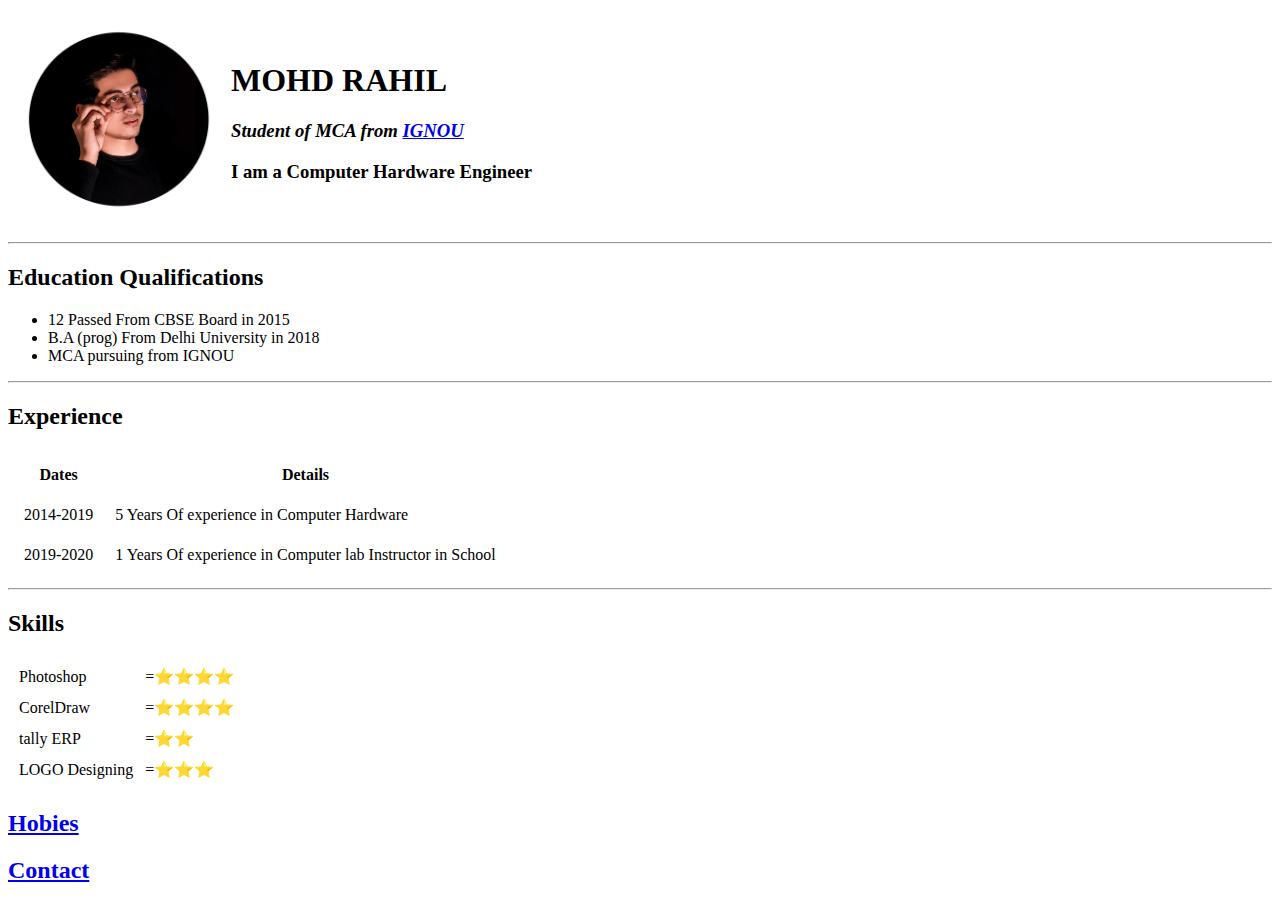
==== index.html @ 2dbfd6db "rtech website files" ====
<!DOCTYPE html>
<html lang="en" dir="ltr">

<head>
  <meta charset="utf-8">
  <title>Rahil C.V</title>
</head>

<body>
  <table cellspacing="10">
    <tr>
      <td>
        <img src="rahil.png" alt="rahil" width="200px"height="200px"></td>
      <td>
        <h1>MOHD RAHIL</h1>
        <em><h3>Student of MCA from <strong><a href="http://ignou.ac.in/">IGNOU</a></strong></h3></em>
        <h3>I am a Computer Hardware Engineer</h3>
      </td>
    </tr>
  </table>

  <hr>
  <h2>Education Qualifications</h2>
  <ul>
    <li>12 Passed From CBSE Board in 2015</li>
    <li>B.A (prog) From Delhi University in 2018</li>
    <li>MCA pursuing from IGNOU</li>
  </ul>
  <hr>
  <h2>Experience</h2>
  <table cellspacing="10" cellpadding="6">
    <thead>
      <tr>
        <th>Dates</th>
        <th>Details</th>
      </tr>
    </thead>
    <tbody>
      <tr>
        <td>2014-2019</td>
        <td align="left">5 Years Of experience in Computer Hardware</td>
      </tr>
      <tr>
        <td>2019-2020</td>
        <td align="right">1 Years Of experience in Computer lab Instructor in School</td>
      </tr>
    </tbody>
  </table>
  <hr>
  <h2>Skills</h2>
  <table cellspacing="10">
    <tr>
      <td>Photoshop</td>
      <td>=⭐⭐⭐⭐</td>
    </tr>
    <tr>
      <td>CorelDraw</td>
      <td>=⭐⭐⭐⭐</td>
    </tr>
    <tr>
      <td>tally ERP</td>
      <td>=⭐⭐</td>
    </tr>
    <tr>
      <td>LOGO Designing</td>
      <td>=⭐⭐⭐</td>
    </tr>
  </table>
  <a href="Hobbies.html"><h2>Hobies</h2></a>
  <a href="contact.html"><h2>Contact</h2></a>

</body>

</html>
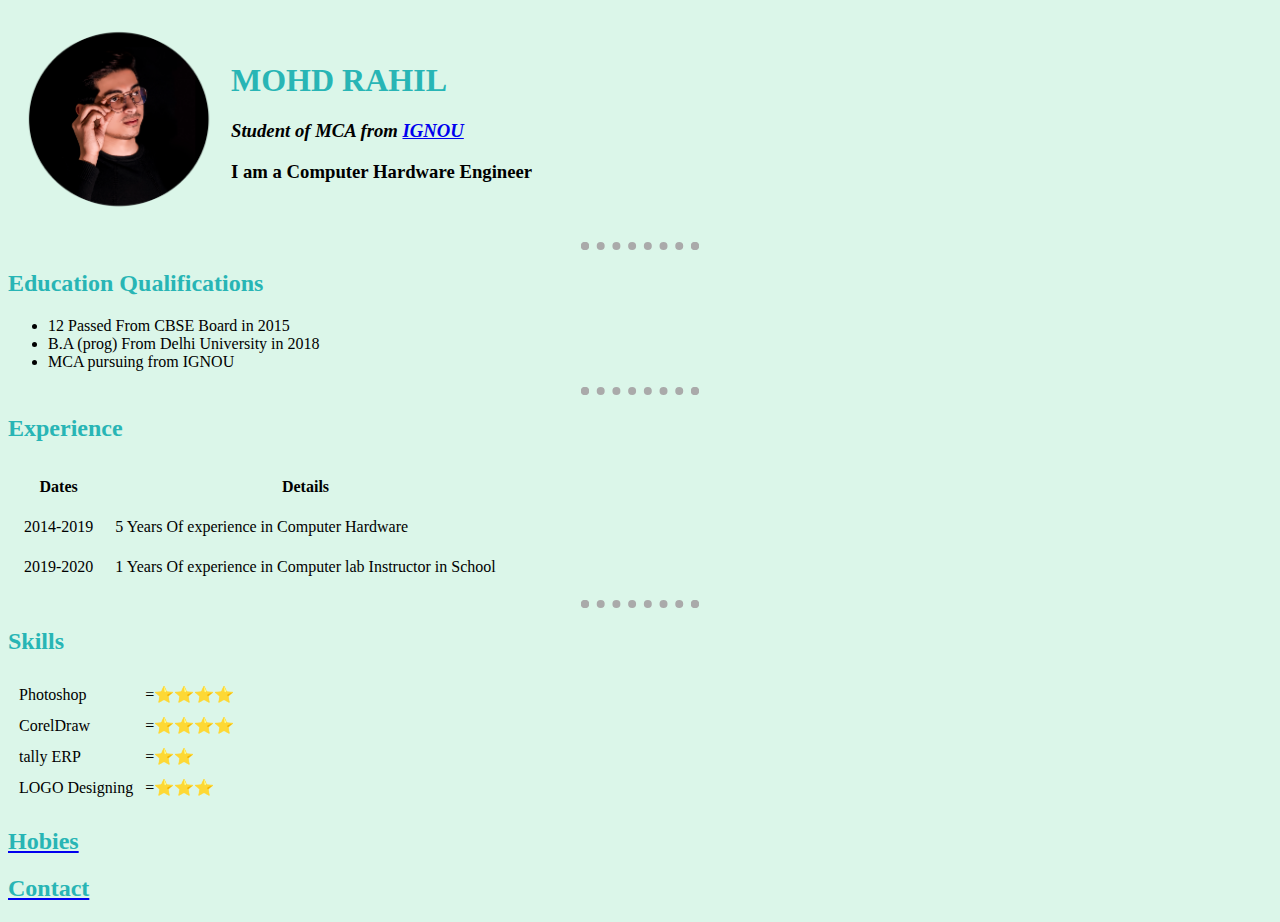
==== commit e10c09b6: "Add files via upload" ====
--- a/index.html
+++ b/index.html
@@ -2,6 +2,7 @@
 <html lang="en" dir="ltr">
 
 <head>
+  <link rel="stylesheet" href="style.css">
   <meta charset="utf-8">
   <title>Rahil C.V</title>
 </head>
--- a/style.css
+++ b/style.css
@@ -0,0 +1,15 @@
+body {
+  background-color: #dbf6e9;
+
+}
+h1,h2{
+  color: #28b5b5;
+}
+hr{
+  border:dotted;
+  border-bottom :none;
+  width:8%;
+  border-width:8px;
+  color:#aaaaaa;
+
+}
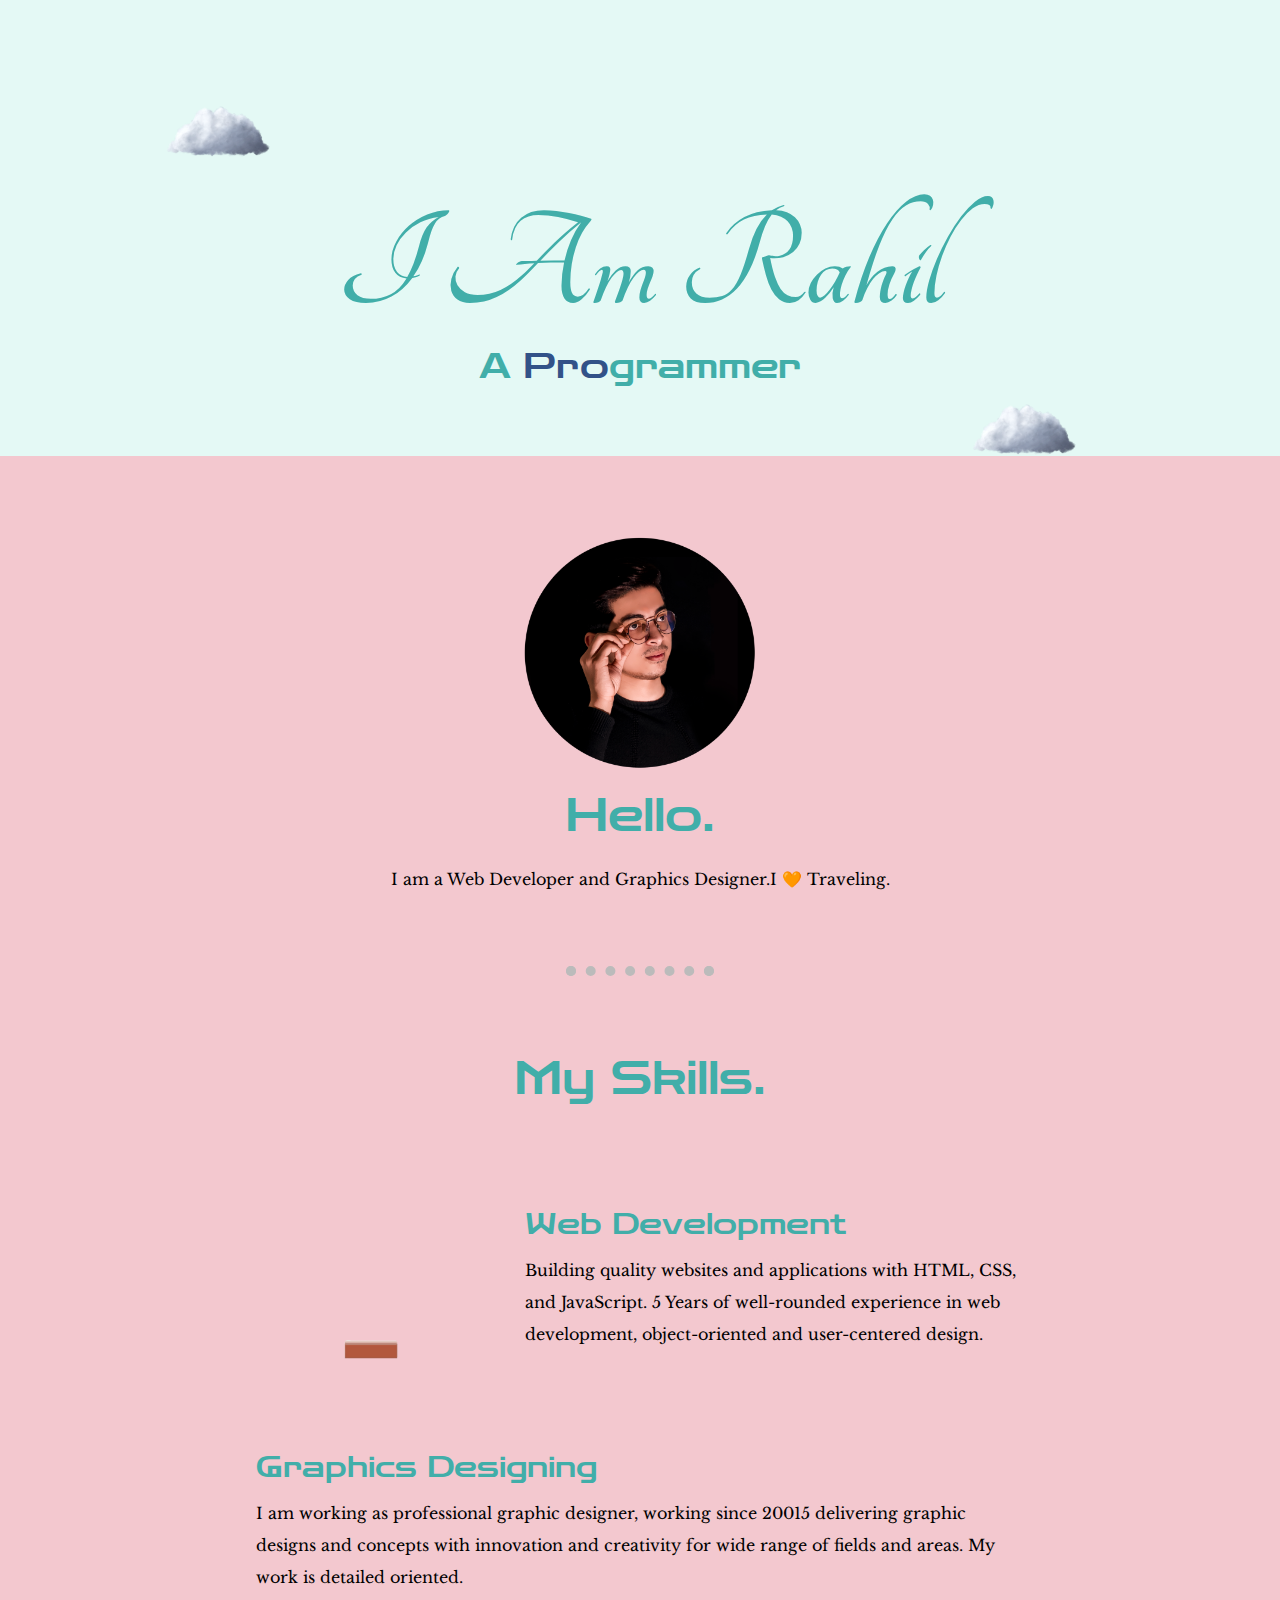
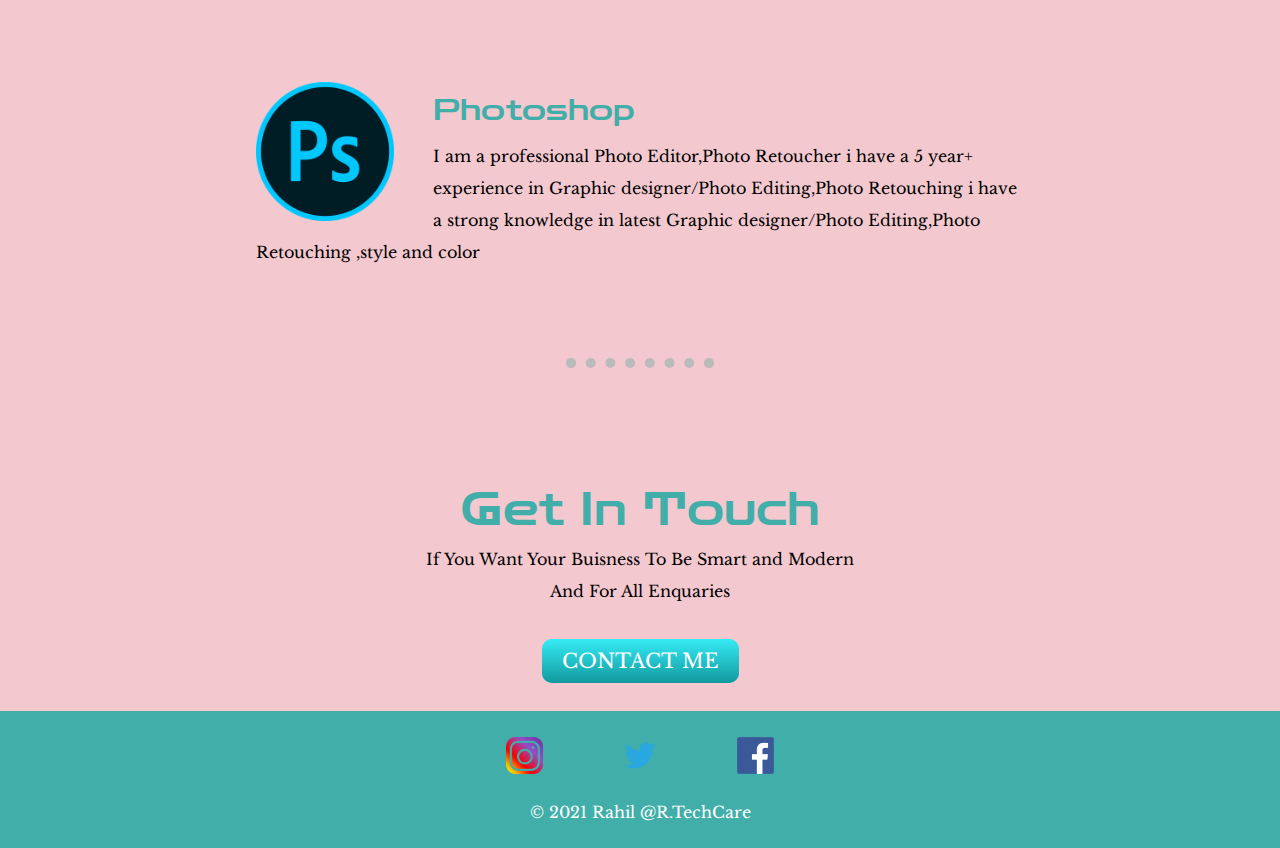
==== commit f13c5e1a: "Add files via upload" ====
--- a/index.html
+++ b/index.html
@@ -2,73 +2,68 @@
 <html lang="en" dir="ltr">
 
 <head>
+  <meta charset="utf-8">
+  <title>Rtechcare</title>
   <link rel="stylesheet" href="style.css">
-  <meta charset="utf-8">
-  <title>Rahil C.V</title>
+  <link rel="icon" href="Rtech.ico">
+  <link href="https://fonts.googleapis.com/css2?family=Tangerine&display=swap" rel="stylesheet">
+  <link href="https://fonts.googleapis.com/css2?family=Zen+Dots&display=swap" rel="stylesheet">
+  <link href="https://fonts.googleapis.com/css2?family=Libre+Baskerville&display=swap" rel="stylesheet">
 </head>
 
 <body>
-  <table cellspacing="10">
-    <tr>
-      <td>
-        <img src="rahil.png" alt="rahil" width="200px"height="200px"></td>
-      <td>
-        <h1>MOHD RAHIL</h1>
-        <em><h3>Student of MCA from <strong><a href="http://ignou.ac.in/">IGNOU</a></strong></h3></em>
-        <h3>I am a Computer Hardware Engineer</h3>
-      </td>
-    </tr>
-  </table>
+  <div class="first-container">
+    <img class="cloud-one" src="1.png" alt="">
+    <h1 class="heading-one">I Am Rahil</h1>
+    <h3 class="heading-two">A <span class="pro">Pro</span>grammer</h3>
+    <img class="cloud-two" src="1.png" alt="">
+    <img class="mountain" src="2.png" alt="">
+  </div>
 
-  <hr>
-  <h2>Education Qualifications</h2>
-  <ul>
-    <li>12 Passed From CBSE Board in 2015</li>
-    <li>B.A (prog) From Delhi University in 2018</li>
-    <li>MCA pursuing from IGNOU</li>
-  </ul>
-  <hr>
-  <h2>Experience</h2>
-  <table cellspacing="10" cellpadding="6">
-    <thead>
-      <tr>
-        <th>Dates</th>
-        <th>Details</th>
-      </tr>
-    </thead>
-    <tbody>
-      <tr>
-        <td>2014-2019</td>
-        <td align="left">5 Years Of experience in Computer Hardware</td>
-      </tr>
-      <tr>
-        <td>2019-2020</td>
-        <td align="right">1 Years Of experience in Computer lab Instructor in School</td>
-      </tr>
-    </tbody>
-  </table>
-  <hr>
-  <h2>Skills</h2>
-  <table cellspacing="10">
-    <tr>
-      <td>Photoshop</td>
-      <td>=⭐⭐⭐⭐</td>
-    </tr>
-    <tr>
-      <td>CorelDraw</td>
-      <td>=⭐⭐⭐⭐</td>
-    </tr>
-    <tr>
-      <td>tally ERP</td>
-      <td>=⭐⭐</td>
-    </tr>
-    <tr>
-      <td>LOGO Designing</td>
-      <td>=⭐⭐⭐</td>
-    </tr>
-  </table>
-  <a href="Hobbies.html"><h2>Hobies</h2></a>
-  <a href="contact.html"><h2>Contact</h2></a>
+  <div class="middle-container">
+    <div class="profile">
+      <img class="profile-pic" src="rahil.png" alt="profile-pic">
+      <h2>Hello.</h2>
+      <p class="intro">I am a Web Developer and Graphics Designer.I 🧡 Traveling.</p>
+    </div>
+    <hr>
+    <div class="skills">
+      <h2>My Skills.</h2>
+      <div class="skill-row">
+        <img class="web" src="web1.gif" alt="">
+        <h3>Web Development</h3>
+        <p>Building quality websites and applications with HTML, CSS, and JavaScript.
+
+﻿5 Years of well-rounded experience in web development, object-oriented and user-centered design.</p>
+      </div>
+      <div class="skill-row">
+        <img class="graphics" src="graph.gif" alt="">
+        <h3>Graphics Designing</h3>
+        <p>I am working as professional graphic designer, working since 20015 delivering graphic designs and concepts with innovation and creativity for wide range of fields and areas. My work is detailed oriented.</p>
+      </div>
+      <div class="skill-row">
+        <img class="photoshop" src="photoshop.png" alt="">
+        <h3>Photoshop</h3>
+        <p>I am a professional Photo Editor,Photo Retoucher i have a 5 year+ experience in Graphic designer/Photo Editing,Photo Retouching i have a strong knowledge in latest Graphic designer/Photo Editing,Photo Retouching ,style and color</p>
+      </div>
+    </div>
+    <hr>
+    <div class="contact-me">
+      <h2>Get In Touch</h2>
+      <p >If  You Want Your Buisness To Be Smart and Modern</p>
+      <p class="contact-line">And For All Enquaries</p>
+
+      <a class="btn" href="mailto:Rahil41907@gmail.com">CONTACT ME</a>
+    </div>
+  </div>
+
+
+  <div class="bottom-container">
+    <a class="footer-link" href="https://www.instagram.com/rahil4190/"> <img class="insta"src="insta.png" alt="instagram"> </a>
+    <a class="footer-link" href="https://twitter.com/MohdRah32994002"> <img class="twitter" src="twitter.png" alt="twitter"> </a>
+    <a class="footer-link" href="https://www.facebook.com/profile.php?id=100009723396232"> <img class="facebook" src="facebook.png" alt="facebook"> </a>
+    <p class="copy">© 2021 Rahil @R.TechCare</p>
+  </div>
 
 </body>
 
--- a/style.css
+++ b/style.css
@@ -1,15 +1,151 @@
-body {
-  background-color: #dbf6e9;
+body{
+  margin:0;
+  text-align: center;
+  font-family: 'Libre Baskerville', serif;
+}
+.first-container {
+  background-color:#e4f9f5;
+  }
+.middle-container{
+  background-color: #f3c8cf;
+}
+.bottom-container {
+  background-color:#41aea9;
+  padding:2%
+  }
 
+
+
+.heading-one{
+    font-size: 900%;
+    font-family: 'Tangerine', cursive;
+    margin:0 auto;
+    padding-top: 15%;
+    color:#41aea9;
+
+  }
+  .heading-two{
+    color: #41aea9;
+    font-size:220% ;
+    margin:0 auto;
+    font-family: 'Zen Dots', cursive;
+    font-weight: normal;
+
+  }
+  h2{
+    color: #41aea9;
+    font-size:280% ;
+    font-family: 'Zen Dots', cursive;
+    font-weight: normal;
+    margin:0 0 1% 0;
+  }
+  h3{
+    color: #41aea9;
+    font-size:180% ;
+    font-family: 'Zen Dots', cursive;
+    font-weight: normal;
+    margin:0;
+  }
+  p{
+    font-size: 100%;
+    margin:0;
+  }
+  .pro{
+    color:#325288;
+  }
+.intro{
+  margin:2% auto;
 }
-h1,h2{
-  color: #28b5b5;
+.cloud-one{
+  position:absolute;
+  width:10%;
+  left: 12%;
+  top: 10%;
+}
+.cloud-two{
+  position:absolute;
+  width:10%;
+  right: 15%;
+}
+.mountain{
+  width: 70%;
+  margin-top: 5%;
+}
+.profile-pic{
+  width: 20%;
+  margin-top: 5%;
 }
 hr{
-  border:dotted;
-  border-bottom :none;
-  width:8%;
-  border-width:8px;
-  color:#aaaaaa;
+  border: dotted #bbbbbb 10px;
+  border-bottom: none;
+  width: 10%;
+  margin:6% auto;
+}
+.web{
+  float: left;
+  width: 30%;
+  margin-right: 5%;
+}
+.graphics{
+  width: 33%;
+  float: right;
+  margin-left: 5%;
+}
+.photoshop{
+  width: 18%;
+  float: left;
+  margin-right: 5%;
+}
+.skill-row{
+  width:60%;
+  margin:7% auto;
+  text-align: left;
+  line-height: 2;
+}
+.contact-me{
+  padding: 3%
+}
+.btn {
+  background: #36ebf5;
+  background-image: -webkit-linear-gradient(top, #36ebf5, #11999E);
+  background-image: -moz-linear-gradient(top, #36ebf5, #11999E);
+  background-image: -ms-linear-gradient(top, #36ebf5, #11999E);
+  background-image: -o-linear-gradient(top, #36ebf5, #311999E);
+  background-image: linear-gradient(to bottom, #36ebf5, #11999E);
+  -webkit-border-radius: 10;
+  -moz-border-radius: 10;
+  border-radius: 10px;
+  font-family: 'Libre Baskerville', serif;
+  color: #ffffff;
+  font-size: 20px;
+  padding: 10px 20px 10px 20px;
+  text-decoration: none;
+  margin:8%
+}
 
+.btn:hover {
+  background: #2ccfbc;
+  background-image: -webkit-linear-gradient(top, #2ccfbc, #4ecbd0);
+  background-image: -moz-linear-gradient(top, #2ccfbc, #4ecbd0);
+  background-image: -ms-linear-gradient(top, #2ccfbc, #4ecbd0);
+  background-image: -o-linear-gradient(top, #2ccfbc, #4ecbd0);
+  background-image: linear-gradient(to bottom, #2ccfbc, #4ecbd0);
+  text-decoration: none;
 }
+.contact-line{
+  margin:1% auto 4%;
+}
+a{
+  color: #11999E;
+  text-decoration: none;
+  font-family: 'Libre Baskerville', serif;
+  margin: 5% 3%;
+}
+.copy{
+  padding-top:1%;
+  color:white;
+  padding-top:2%;
+}
+.insta,.twitter ,.facebook{
+  width:3%;
+}
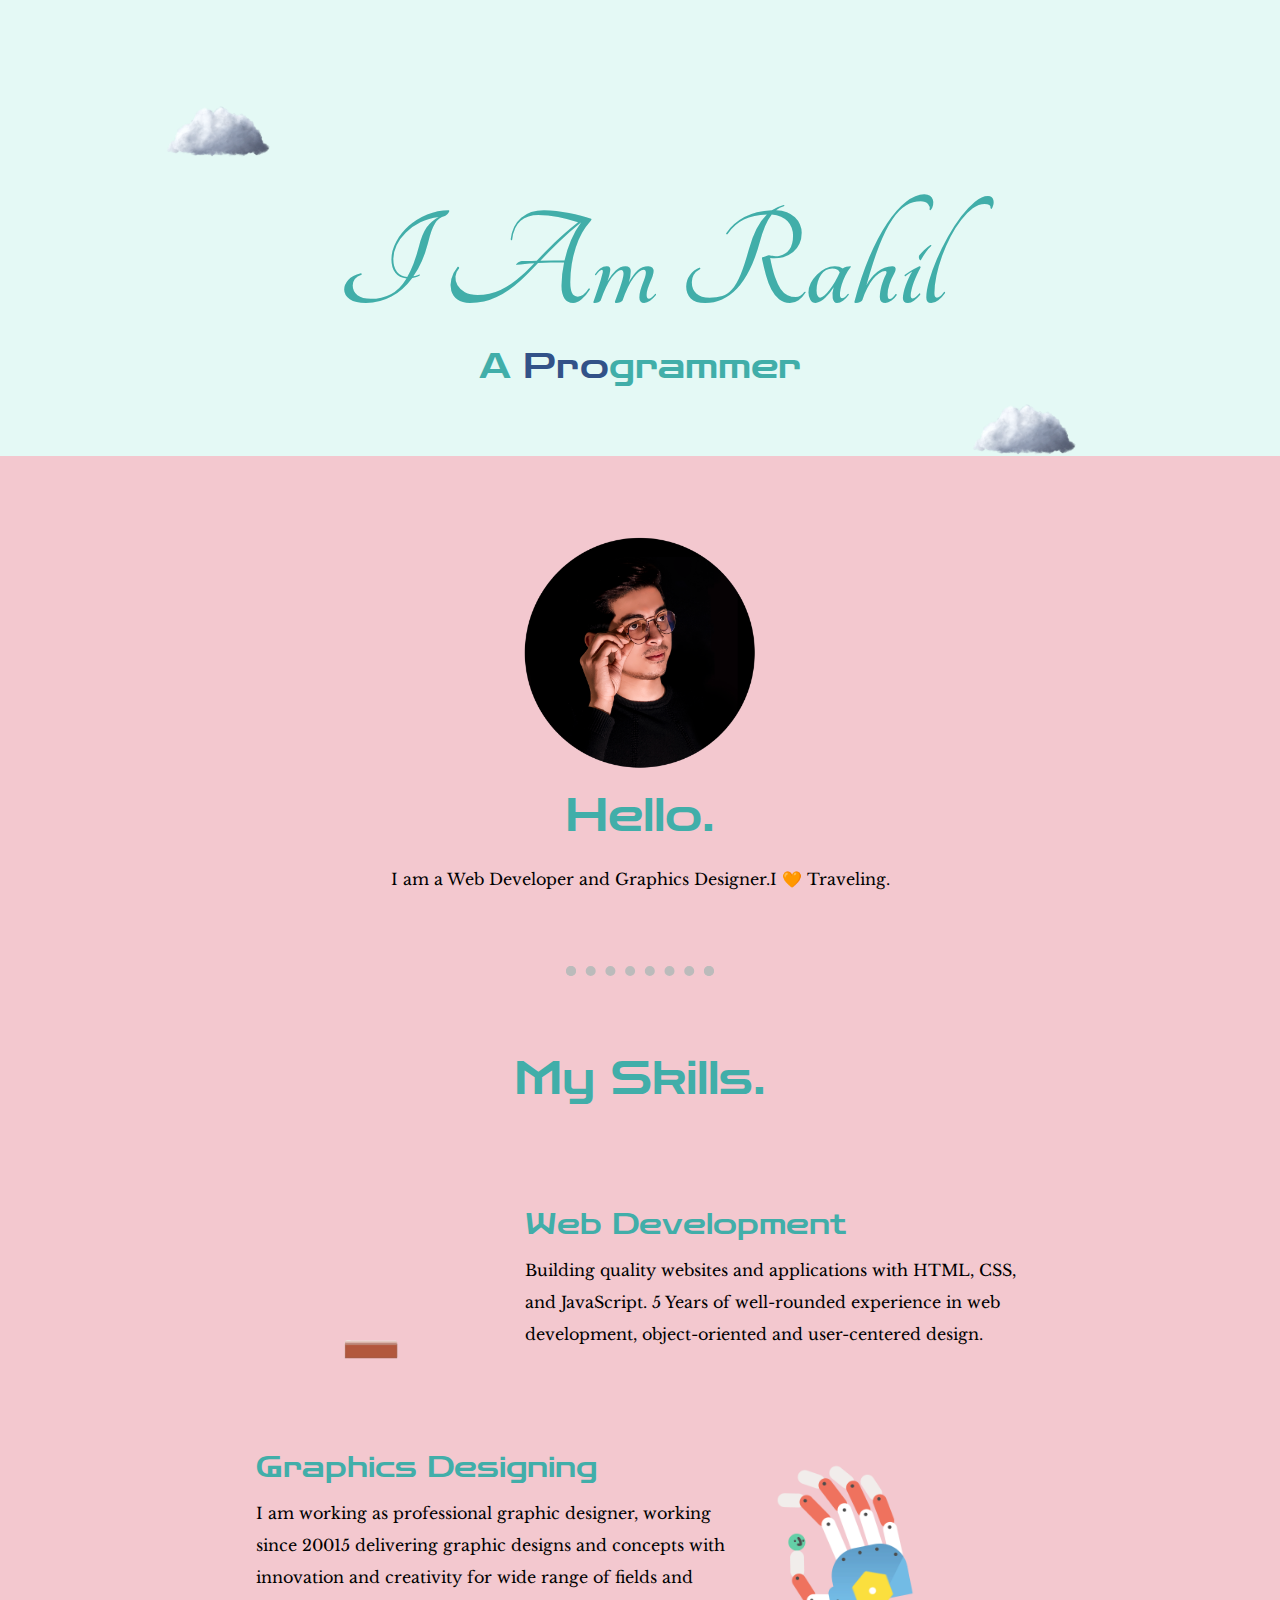
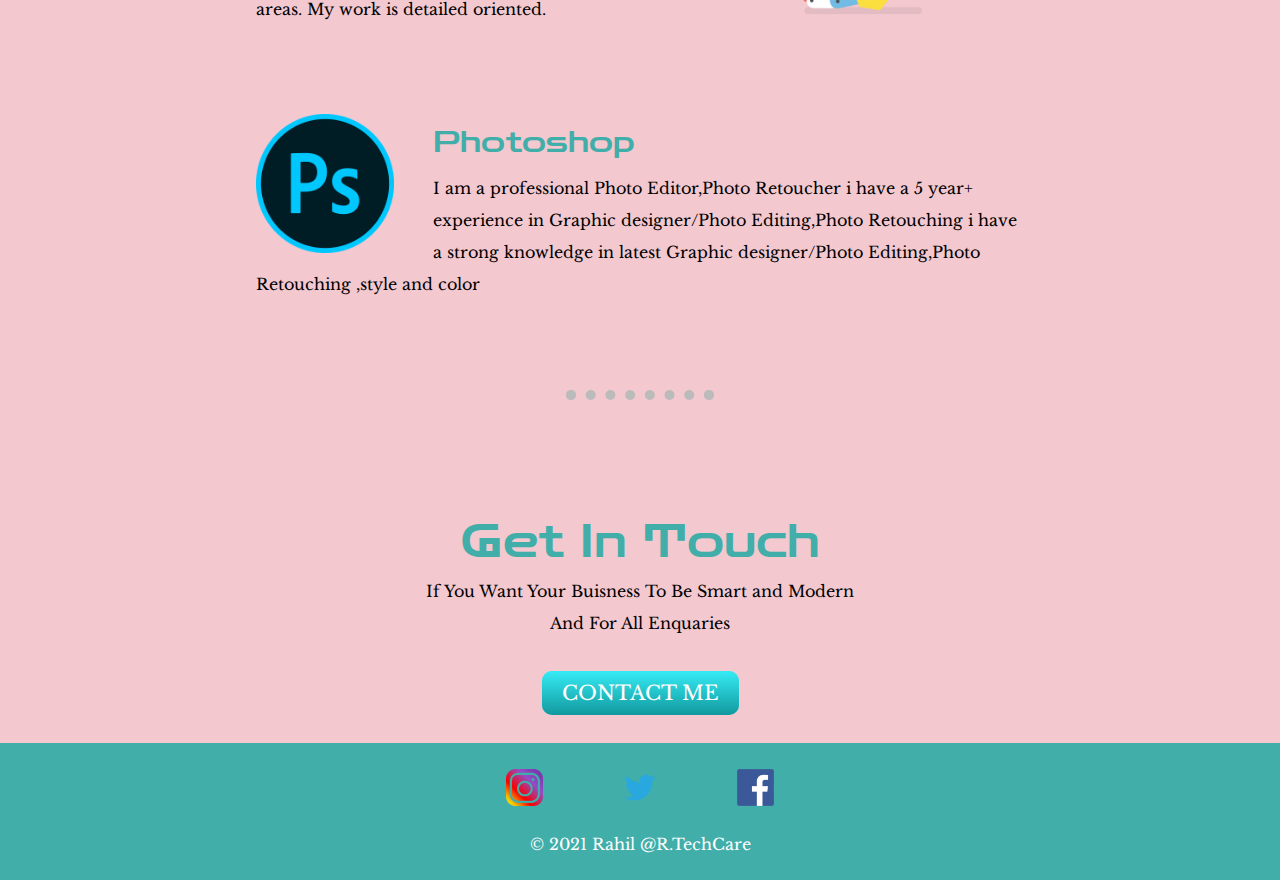
==== commit 17cb0981: "Add files via upload" ====
--- a/index.html
+++ b/index.html
@@ -37,7 +37,7 @@
 ﻿5 Years of well-rounded experience in web development, object-oriented and user-centered design.</p>
       </div>
       <div class="skill-row">
-        <img class="graphics" src="graph.gif" alt="">
+        <img class="graphics" src="graph1.gif" alt="">
         <h3>Graphics Designing</h3>
         <p>I am working as professional graphic designer, working since 20015 delivering graphic designs and concepts with innovation and creativity for wide range of fields and areas. My work is detailed oriented.</p>
       </div>
